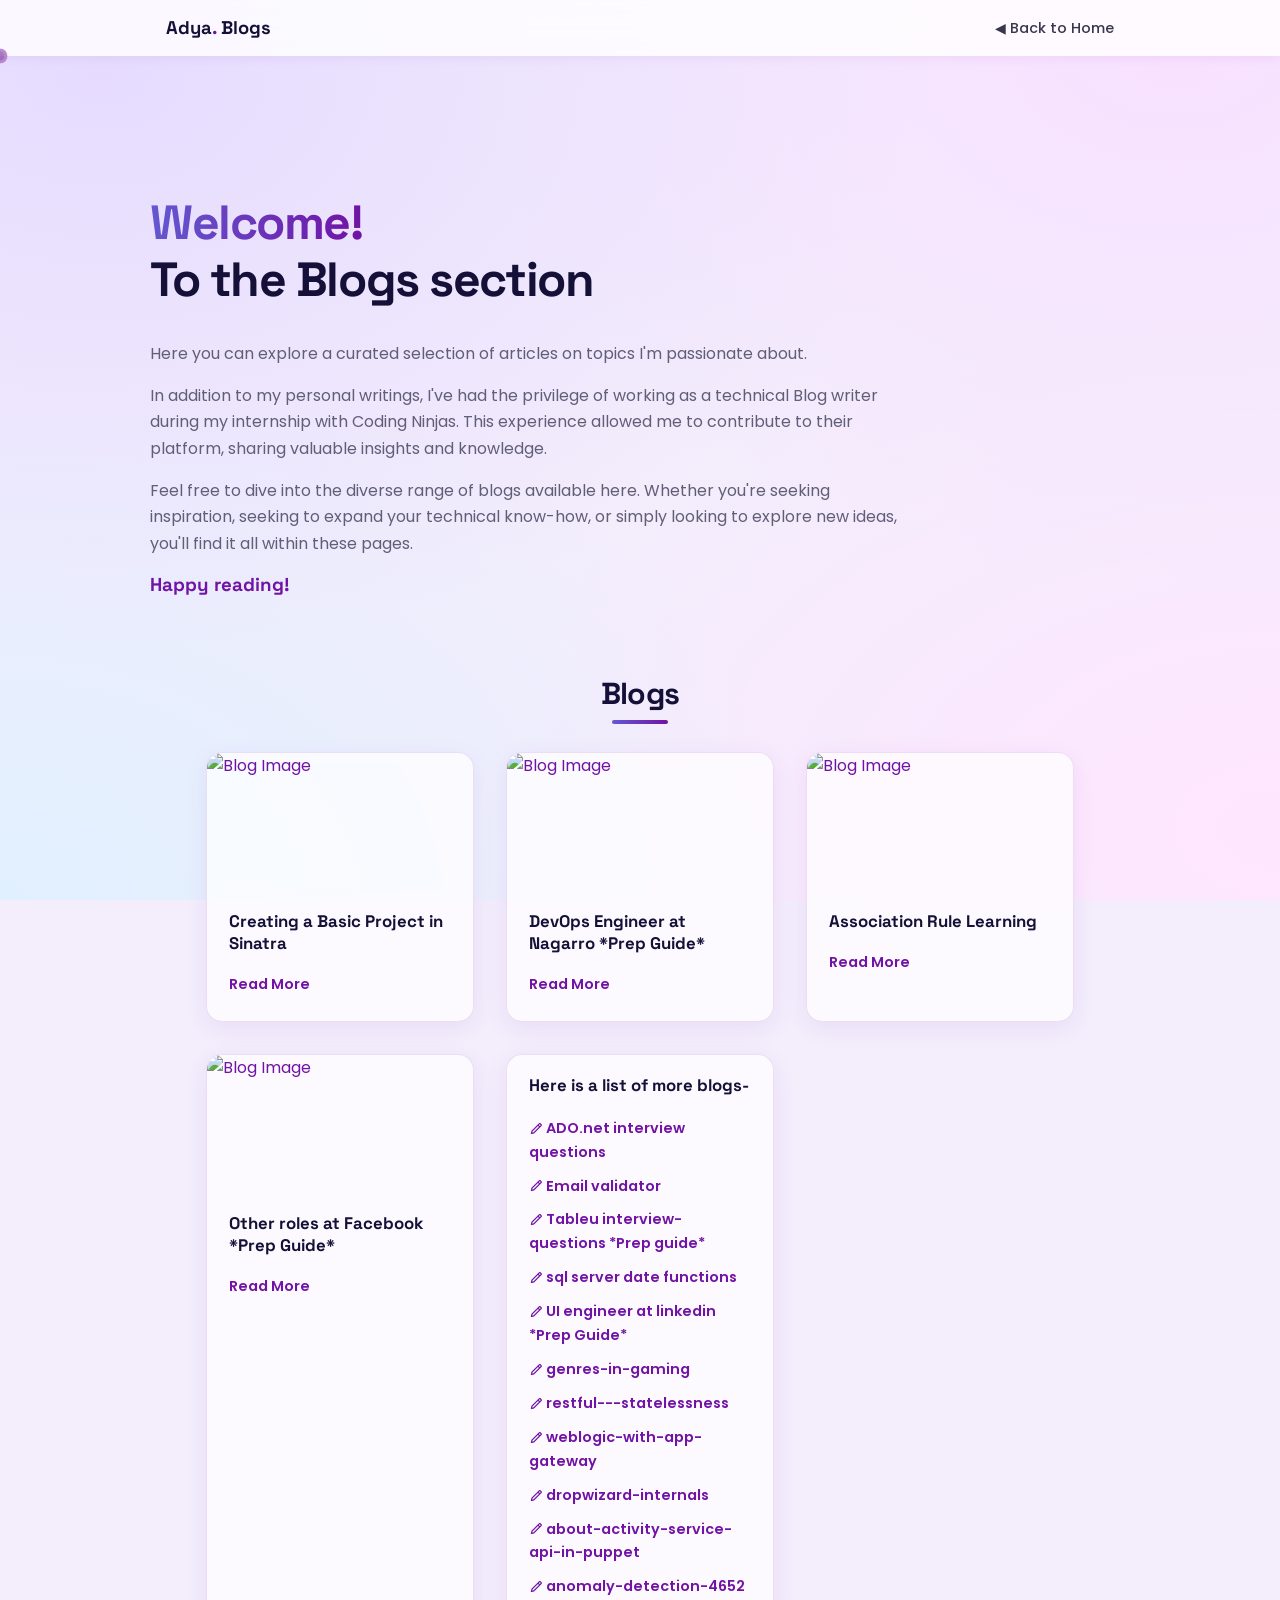
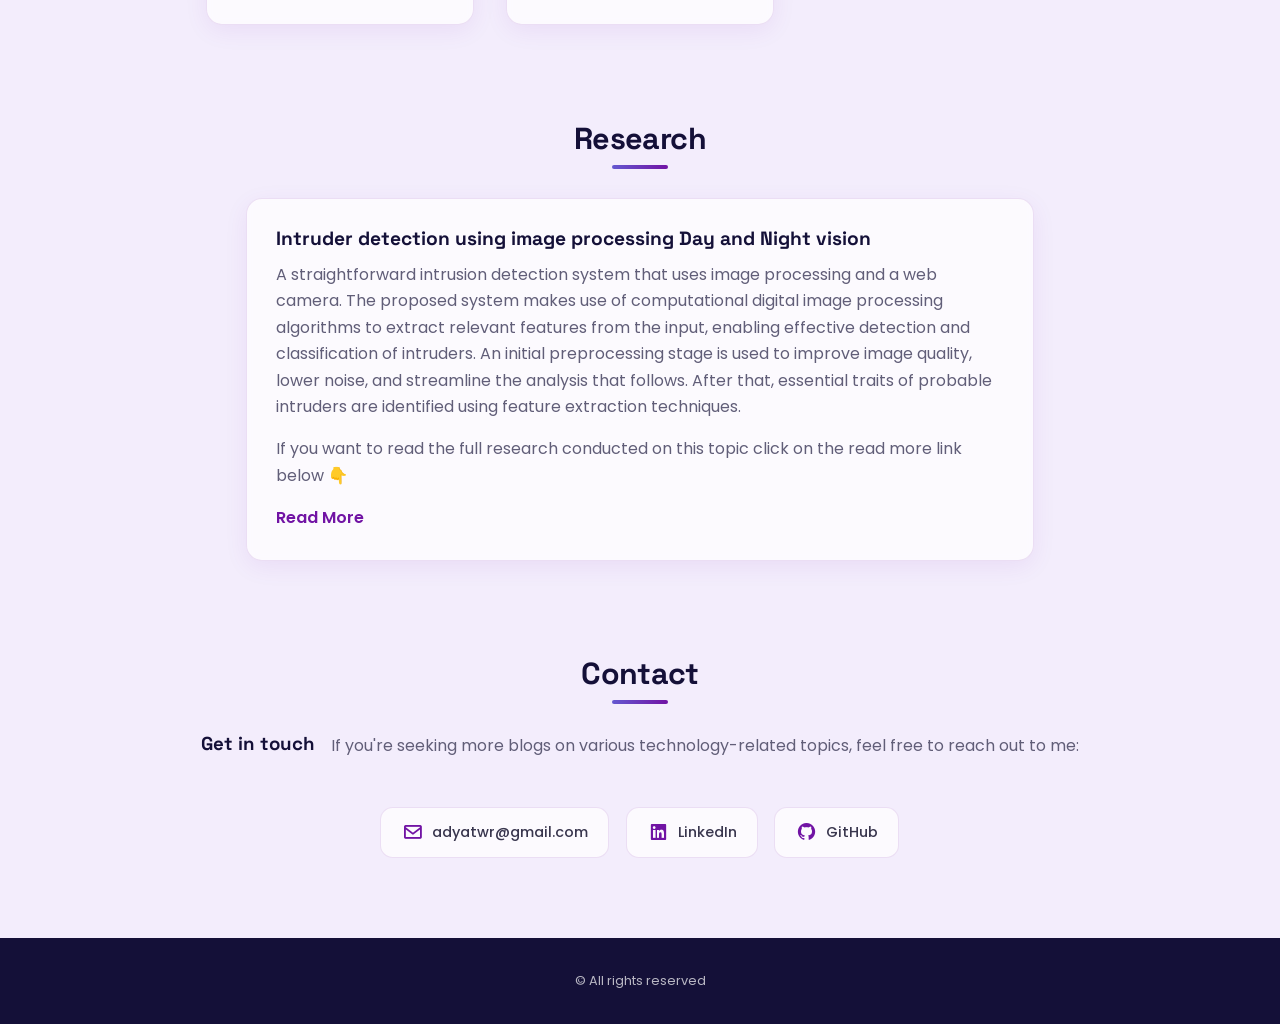
==== blog.html @ 65101e6e "updated" ====
<!DOCTYPE html>
<html lang="en">

<head>
    <link rel="icon" type="image/png" href="assets/img/tab2.png">

    <meta charset="UTF-8">
    <meta name="viewport" content="width=device-width, initial-scale=1.0">
    <link rel="stylesheet" href="assets/css/blog.css">

    <!-- =====BOX ICONS===== -->
    <link href='https://cdn.jsdelivr.net/npm/boxicons@2.0.5/css/boxicons.min.css' rel='stylesheet'>

    <title>Adya's Blogs</title>
</head>

<body>
    <div class="cursor"></div>
    <div class="cursor-shadow"></div>

    <!--===== HEADER =====-->
    <header class="l-header">
        <nav class="nav bd-grid">
            <a href="index.html" class="nav__logo">Adya<span>.</span> Blogs</a>

            <div class="nav__menu" id="nav-menu">
                <ul class="nav__list">
                    <li class="nav__item"><a href="index.html" class="nav__link">&#9664; Back to Home</a></li>
                </ul>
            </div>


            <div class="nav__toggle" id="nav-toggle">
                <i class='bx bx-menu'></i>
            </div>
        </nav>
    </header>

    <!--===== welcome =====-->
    <section class="home bd-grid" id="home">
        <div class="home__data">
            <h1 class="home__title"><br><span class="home__title-color">Welcome!</span><br>To the Blogs section</h1>
            <p>Here you can explore a curated selection of articles on topics I'm passionate about.</p>
            <p>In addition to my personal writings, I've had the privilege of working as a technical Blog writer during
                my internship with Coding Ninjas. This experience allowed me to contribute to their platform, sharing
                valuable insights and knowledge.</p>
            <p>Feel free to dive into the diverse range of blogs available here. Whether you're seeking inspiration,
                seeking to expand your technical know-how, or simply looking to explore new ideas, you'll find it all
                within these pages.</p>
            <h3>Happy reading!</h3>
        </div>
    </section>

    <!--===== Blog Section =====-->
    <section class="blogs section" id="blogs">
        <h2 class="section-title">Blogs</h2>

        <div class="blogs__container bd-grid">
            <div class="blog">
                <a href="https://www.codingninjas.com/studio/library/creating-a-basic-project-in-sinatra">
                    <div class="blog__img-container">
                        <img src="assets/img/blog.png" alt="Blog Image" class="blog__img">
                    </div>
                    <div class="blog__content">
                        <h3 class="blog__title">Creating a Basic Project in Sinatra</h3>
                        <a href="https://www.codingninjas.com/studio/library/creating-a-basic-project-in-sinatra"
   class="blog__link" style="color: #7113a4;">Read More</a>

                    </div>
                </a>
            </div>


            <div class="blog">
                <a href="https://www.codingninjas.com/studio/library/devops-engineer-at-nagarro">
                    <div class="blog__img-container">
                        <img src="assets/img/blog2.png" alt="Blog Image" class="blog__img">
                    </div>
                    <div class="blog__content">
                        <h3 class="blog__title">DevOps Engineer at Nagarro *Prep Guide*
                        </h3>
                        <a href="https://www.codingninjas.com/studio/library/devops-engineer-at-nagarro"
                            class="blog__link" style="color: #7113a4;">Read More</a>
                    </div>
                </a>
            </div>

            <div class="blog">
                <a href="https://www.codingninjas.com/studio/library/association-rule-learning">
                    <div class="blog__img-container">
                        <img src="assets/img/blog3.png" alt="Blog Image" class="blog__img">
                    </div>
                    <div class="blog__content">
                        <h3 class="blog__title">Association Rule Learning
                        </h3>
                        <a href="https://www.codingninjas.com/studio/library/association-rule-learning"
                            class="blog__link"  style="color: #7113a4;">Read More</a>
                    </div>
                </a>
            </div>

            <div class="blog">
                <a href="https://www.codingninjas.com/studio/library/other-roles-at-facebook">
                    <div class="blog__img-container">
                        <img src="assets/img/blog4.png" alt="Blog Image" class="blog__img">
                    </div>
                    <div class="blog__content">
                        <h3 class="blog__title">Other roles at Facebook *Prep Guide*
                        </h3>
                        <a href="https://www.codingninjas.com/studio/library/other-roles-at-facebook"
                            class="blog__link"  style="color: #7113a4;">Read More</a>
                    </div>
                </a>
            </div>

            <div class="blog">
                <div class="blog__content">
                    <h3 class="list__title">Here is a list of more blogs-</h3>
                    <a href="https://www.codingninjas.com/studio/library/ado-net-interview-questions"
                        class="blog__link">
                        <i class="bx bx-pencil"></i> ADO.net interview questions</a>
                    <a href="https://www.codingninjas.com/studio/library/email-validator" class="blog__link">
                        <i class="bx bx-pencil"></i> Email validator</a>
                    <a href="https://www.codingninjas.com/studio/library/tableau-interview-questions"
                        class="blog__link">
                        <i class="bx bx-pencil"></i> Tableu interview-questions *Prep guide*</a>
                    <a href="https://www.codingninjas.com/studio/library/sql-server-date-functions" class="blog__link">
                        <i class="bx bx-pencil"></i> sql server date functions</a>
                    <a href="https://www.codingninjas.com/studio/library/ui-engineer-at-linkedin" class="blog__link">
                        <i class="bx bx-pencil"></i> UI engineer at linkedin *Prep Guide*</a>
                    <a href="https://www.codingninjas.com/studio/library/genres-in-gaming" class="blog__link">
                        <i class="bx bx-pencil"></i> genres-in-gaming</a>
                    <a href="https://www.codingninjas.com/studio/library/restful---statelessness" class="blog__link">
                        <i class="bx bx-pencil"></i> restful---statelessness</a>
                    <a href="https://www.codingninjas.com/studio/library/weblogic-with-app-gateway" class="blog__link">
                        <i class="bx bx-pencil"></i> weblogic-with-app-gateway</a>
                    <a href="https://www.codingninjas.com/studio/library/dropwizard-internals" class="blog__link">
                        <i class="bx bx-pencil"></i> dropwizard-internals</a>
                    <a href="https://www.codingninjas.com/studio/library/about-activity-service-api-in-puppet"
                        class="blog__link">
                        <i class="bx bx-pencil"></i> about-activity-service-api-in-puppet</a>
                    <a href="https://www.codingninjas.com/studio/library/anomaly-detection-4652" class="blog__link">
                        <i class="bx bx-pencil"></i> anomaly-detection-4652</a>
                </div>
            </div>
        </div>
    </section>

    <!--===== research Section =====-->
    <section class="research section" id="research">
        <h2 class="section-title">Research</h2>
        <div class="research__container bd-grid">
            <div class="research__blog">
                    <div class="research__content">
                        <h3 class="research__title">Intruder detection using image processing Day and Night vision</h3>
                        <p>A straightforward intrusion detection system that uses image processing and a web camera. The proposed system makes use of computational digital image processing algorithms to extract relevant features from the input, enabling effective detection and classification of intruders. An initial preprocessing stage is used to improve image quality, lower noise, and streamline the analysis that follows. After that, essential traits of probable intruders are identified using feature extraction techniques.
                        </p>
                        <!-- <p>The proposed intruder detection system also tries to incorporate real-time monitoring and alerting mechanisms. Immediate Notification is sent to the appropriate parties, such as security staff or property owners, as soon as an intrusion is discovered, enabling rapid response and mitigation. For increased efficiency and coverage, the system can be connected with already installed security equipment, such as alarms and surveillance cameras.
                        </p> -->
                        <p>If you want to read the full research conducted on this topic click on the read more link below 👇</p>
                        <a href="https://medium.com/@adyatwr/intruder-detection-using-image-processing-research-acaca6b0cc97"
                            class="research__link"  style="color: #7113a4;">Read More</a>
                    </div>
            </div>
        </div>
    </section>
    

    <!--===== CONTACT =====-->
    <section class="contact section" id="contact">
        <h2 class="section-title">Contact</h2>

        <div class="contact__container bd-grid">
            <div class="contact__info">
                <h3 class="contact__subtitle">Get in touch</h3>
                <p class="contact__text">If you're seeking more blogs on various technology-related topics, feel free to
                    reach out to me:</p>

                <div class="contact__info">
                    <div class="contact__data">
                        <a href="mailto:yourname@example.com" class="contact__link">
                            <i class="bx bx-envelope contact__icon"></i>
                            adyatwr@gmail.com
                        </a>
                    </div>
                    <div class="contact__data">
                        <a href="https://www.linkedin.com/in/adya-tiwari-71a06b21b/" class="contact__link">
                            <i class="bx bxl-linkedin-square contact__icon"></i>
                            LinkedIn
                        </a>
                    </div>
                    <div class="contact__data">
                        <a href="https://github.com/adya14" class="contact__link">
                            <i class="bx bxl-github contact__icon"></i>
                            GitHub
                        </a>
                    </div>
                </div>
            </div>
        </div>
    </section>

    <!--===== FOOTER =====-->
    <footer class="footer">
        <p class="footer__copy">&#169; All rights reserved</p>
    </footer>

    <!--===== MAIN JS =====-->
    <script src="assets/js/main.js"></script>
    <style>
    </style>
</body>

</html>
---- assets/css/blog.css ----
@import url("https://fonts.googleapis.com/css2?family=Poppins:wght@300;400;500;600;700&family=Space+Grotesk:wght@400;500;600;700&display=swap");

/*===== VARIABLES =====*/
:root {
  --header-height: 3.5rem;
  --font-semi: 600;

  --hue-color: 246;
  --first-color: hsl(var(--hue-color), 56%, 58%);
  --first-color-light: hsl(var(--hue-color), 70%, 96%);
  --second-color: hsl(var(--hue-color), 56%, 14%);
  --accent-color: #7113a4;
  --text-color: hsl(var(--hue-color), 18%, 26%);
  --text-soft: hsl(var(--hue-color), 12%, 42%);
  --card-bg: rgba(255, 255, 255, 0.72);
  --card-border: rgba(113, 19, 164, 0.12);

  --body-font: 'Poppins', sans-serif;
  --title-font: 'Space Grotesk', 'Poppins', sans-serif;

  --big-font-size: 2.25rem;
  --h2-font-size: 1.35rem;
  --normal-font-size: .95rem;
  --smaller-font-size: .75rem;

  --mb-2: 1rem;
  --mb-4: 2rem;
  --mb-5: 2.5rem;
  --mb-6: 3rem;

  --z-fixed: 100;
}

@media screen and (min-width: 968px) {
  :root {
    --big-font-size: 3rem;
    --h2-font-size: 1.9rem;
    --normal-font-size: 1rem;
    --smaller-font-size: .8rem;
  }
}

/*===== BASE =====*/
*, ::before, ::after { box-sizing: border-box; }
html { scroll-behavior: smooth; }

body {
  margin: var(--header-height) 0 0 0;
  font-family: var(--body-font);
  font-size: var(--normal-font-size);
  color: var(--text-color);
  line-height: 1.65;
  background-color: rgb(243, 237, 252);
  background-image:
    radial-gradient(at 8% 8%, hsla(258, 100%, 93%, 1) 0px, transparent 50%),
    radial-gradient(at 92% 4%, hsla(286, 100%, 94%, 1) 0px, transparent 45%),
    radial-gradient(at 0% 100%, hsla(210, 100%, 94%, 1) 0px, transparent 45%),
    radial-gradient(at 100% 92%, hsla(300, 100%, 95%, 1) 0px, transparent 45%);
  background-attachment: fixed;
}

h1, h2, h3, h4, p, ul { margin: 0; }
h1, h2, h3, h4 { font-family: var(--title-font); color: var(--second-color); line-height: 1.2; }
ul { padding: 0; list-style: none; }
img { max-width: 100%; height: auto; display: block; }

a { color: var(--accent-color); text-decoration: none; transition: color .2s ease; }
a:hover { color: var(--first-color); }

/*===== REUSABLE =====*/
.section { padding: 4rem 0 2rem; }

.section-title {
  position: relative;
  font-size: var(--h2-font-size);
  color: var(--second-color);
  margin-bottom: var(--mb-5);
  text-align: center;
  letter-spacing: -.02em;
}
.section-title::after {
  position: absolute;
  content: '';
  width: 56px;
  height: .22rem;
  border-radius: 4px;
  left: 0; right: 0;
  margin: auto;
  bottom: -.7rem;
  background: linear-gradient(90deg, var(--first-color), var(--accent-color));
}

.bd-grid {
  max-width: 980px;
  width: 100%;
  margin-left: auto;
  margin-right: auto;
  padding-left: var(--mb-2);
  padding-right: var(--mb-2);
}

/*===== HEADER / NAV (FIXED) =====*/
.l-header {
  width: 100%;
  position: fixed;
  top: 0; left: 0;
  z-index: var(--z-fixed);
  background-color: rgba(255, 255, 255, 0.82);
  backdrop-filter: blur(12px);
  -webkit-backdrop-filter: blur(12px);
  box-shadow: 0 1px 12px rgba(113, 19, 164, 0.08);
}

.nav {
  height: var(--header-height);
  display: flex;
  justify-content: space-between;
  align-items: center;
  font-weight: var(--font-semi);
  max-width: 980px;
  margin: 0 auto;
  padding: 0 var(--mb-2);
}

.nav__logo {
  color: var(--second-color);
  font-family: var(--title-font);
  font-weight: 700;
  font-size: 1.15rem;
}
.nav__logo span { color: var(--accent-color); }

.nav__list { display: flex; }

.nav__link {
  position: relative;
  color: var(--text-color);
  font-size: .9rem;
  font-weight: 500;
}
.nav__link:hover { color: var(--accent-color); }

.nav__toggle { color: var(--second-color); font-size: 1.5rem; cursor: pointer; }

@media screen and (max-width: 767px) {
  .nav__menu {
    position: fixed;
    top: var(--header-height);
    right: -100%;
    width: 72%;
    height: 100%;
    padding: 2.5rem 1.75rem;
    background-color: var(--second-color);
    transition: .4s;
  }
  .nav__link { color: #fff; font-size: 1rem; }
}
@media screen and (min-width: 768px) {
  .nav__toggle { display: none; }
}
.show { right: 0 !important; }

/*===== HOME / WELCOME =====*/
.home { padding: 5rem 0 1rem; }
.home__data { max-width: 760px; }
.home__title {
  font-size: var(--big-font-size);
  letter-spacing: -.03em;
  margin-bottom: var(--mb-4);
}
.home__title-color {
  background: linear-gradient(90deg, var(--first-color), var(--accent-color));
  -webkit-background-clip: text;
  background-clip: text;
  -webkit-text-fill-color: transparent;
}
.home__data p { color: var(--text-soft); margin-bottom: var(--mb-2); }
.home__data h3 { margin-top: var(--mb-2); color: var(--accent-color); }

/*===== BLOGS =====*/
.blogs__container {
  display: grid;
  grid-template-columns: repeat(auto-fit, minmax(260px, 1fr));
  gap: 2rem;
  max-width: 900px;
  margin: 0 auto;
}

.blog {
  background: var(--card-bg);
  backdrop-filter: blur(6px);
  -webkit-backdrop-filter: blur(6px);
  border: 1px solid var(--card-border);
  border-radius: 1rem;
  box-shadow: 0 6px 24px rgba(113, 19, 164, 0.07);
  overflow: hidden;
  transition: transform .3s, box-shadow .3s;
}
.blog:hover { transform: translateY(-4px); box-shadow: 0 16px 36px rgba(113, 19, 164, 0.14); }

.blog__img-container {
  position: relative;
  width: 100%;
  height: 0;
  padding-bottom: 52%;
  overflow: hidden;
}
.blog__img {
  position: absolute;
  top: 0; left: 0;
  width: 100%; height: 100%;
  object-fit: cover;
  transition: 1s;
}
.blog__img-container:hover .blog__img { transform: scale(1.08); }

.blog__content { padding: 1.25rem 1.4rem 1.5rem; }
.blog__title { font-size: 1.05rem; margin-bottom: .5rem; line-height: 1.3; }
.blog__link {
  display: inline-block;
  margin-top: .6rem;
  font-weight: 600;
  font-size: .9rem;
  color: var(--accent-color) !important;
  transition: transform .3s;
}
.blog__link:hover { transform: translateX(4px); }
.list__title { font-size: 1.05rem; margin-bottom: .75rem; }
.bx-pencil { vertical-align: middle; color: var(--accent-color); }

/*===== RESEARCH =====*/
.research__container {
  display: grid;
  max-width: 820px;
  margin: 0 auto;
}
.research__blog {
  background: var(--card-bg);
  backdrop-filter: blur(6px);
  -webkit-backdrop-filter: blur(6px);
  border: 1px solid var(--card-border);
  border-radius: 1rem;
  box-shadow: 0 6px 24px rgba(113, 19, 164, 0.07);
  padding: 1.75rem 1.8rem;
}
.research__content { display: flex; flex-direction: column; align-items: flex-start; }
.research__title { font-size: 1.2rem; margin-bottom: .75rem; }
.research__content p { color: var(--text-soft); margin-bottom: var(--mb-2); }
.research__link {
  display: inline-block;
  font-weight: 600;
  color: var(--accent-color) !important;
  transition: transform .3s;
}
.research__link:hover { transform: translateX(4px); }

/*===== CONTACT =====*/
.contact__container { text-align: center; }
.contact__subtitle { color: var(--second-color); margin-bottom: .5rem; }
.contact__text { color: var(--text-soft); margin-bottom: var(--mb-4); }
.contact__info {
  display: flex;
  flex-wrap: wrap;
  justify-content: center;
  gap: 1rem;
  margin-bottom: 0;
}
.contact__data { margin: 0; }
.contact__link {
  display: flex;
  align-items: center;
  gap: .55rem;
  padding: .8rem 1.3rem;
  background: var(--card-bg);
  border: 1px solid var(--card-border);
  border-radius: .8rem;
  color: var(--text-color) !important;
  font-weight: 500;
  font-size: .9rem;
  transition: transform .25s, box-shadow .25s, color .25s;
}
.contact__link:hover { color: var(--accent-color) !important; transform: translateY(-3px); box-shadow: 0 12px 26px rgba(113,19,164,.14); }
.contact__icon { font-size: 1.3rem; color: var(--accent-color); }

/*===== FOOTER =====*/
.footer {
  background: var(--second-color);
  color: #fff;
  text-align: center;
  padding: 2rem 0;
  margin-top: 3rem;
}
.footer__copy { font-size: var(--smaller-font-size); color: rgba(255,255,255,.7); }

/*===== SCROLL REVEAL =====*/
.js .reveal {
  opacity: 0;
  transform: translateY(28px);
  transition: opacity .8s cubic-bezier(0.5, 0, 0, 1),
              transform .8s cubic-bezier(0.5, 0, 0, 1);
  will-change: opacity, transform;
}
.js .reveal.is-visible {
  opacity: 1;
  transform: none;
}
@media (prefers-reduced-motion: reduce) {
  .js .reveal { opacity: 1 !important; transform: none !important; transition: none; }
}

/*===== CUSTOM CURSOR =====*/
@media (pointer: fine) {
  body { cursor: none; }
  a, button, .nav__toggle { cursor: none; }
  .cursor {
    position: fixed;
    width: 15px;
    height: 15px;
    border-radius: 50%;
    background-color: #773a94a7;
    border: 3px solid #c88ee3a7;
    pointer-events: none;
    z-index: 9999;
    transform: translate(-50%, -50%);
    transition: transform 0.25s ease-in-out;
  }
}
@media (pointer: coarse) {
  .cursor, .cursor-shadow { display: none; }
}
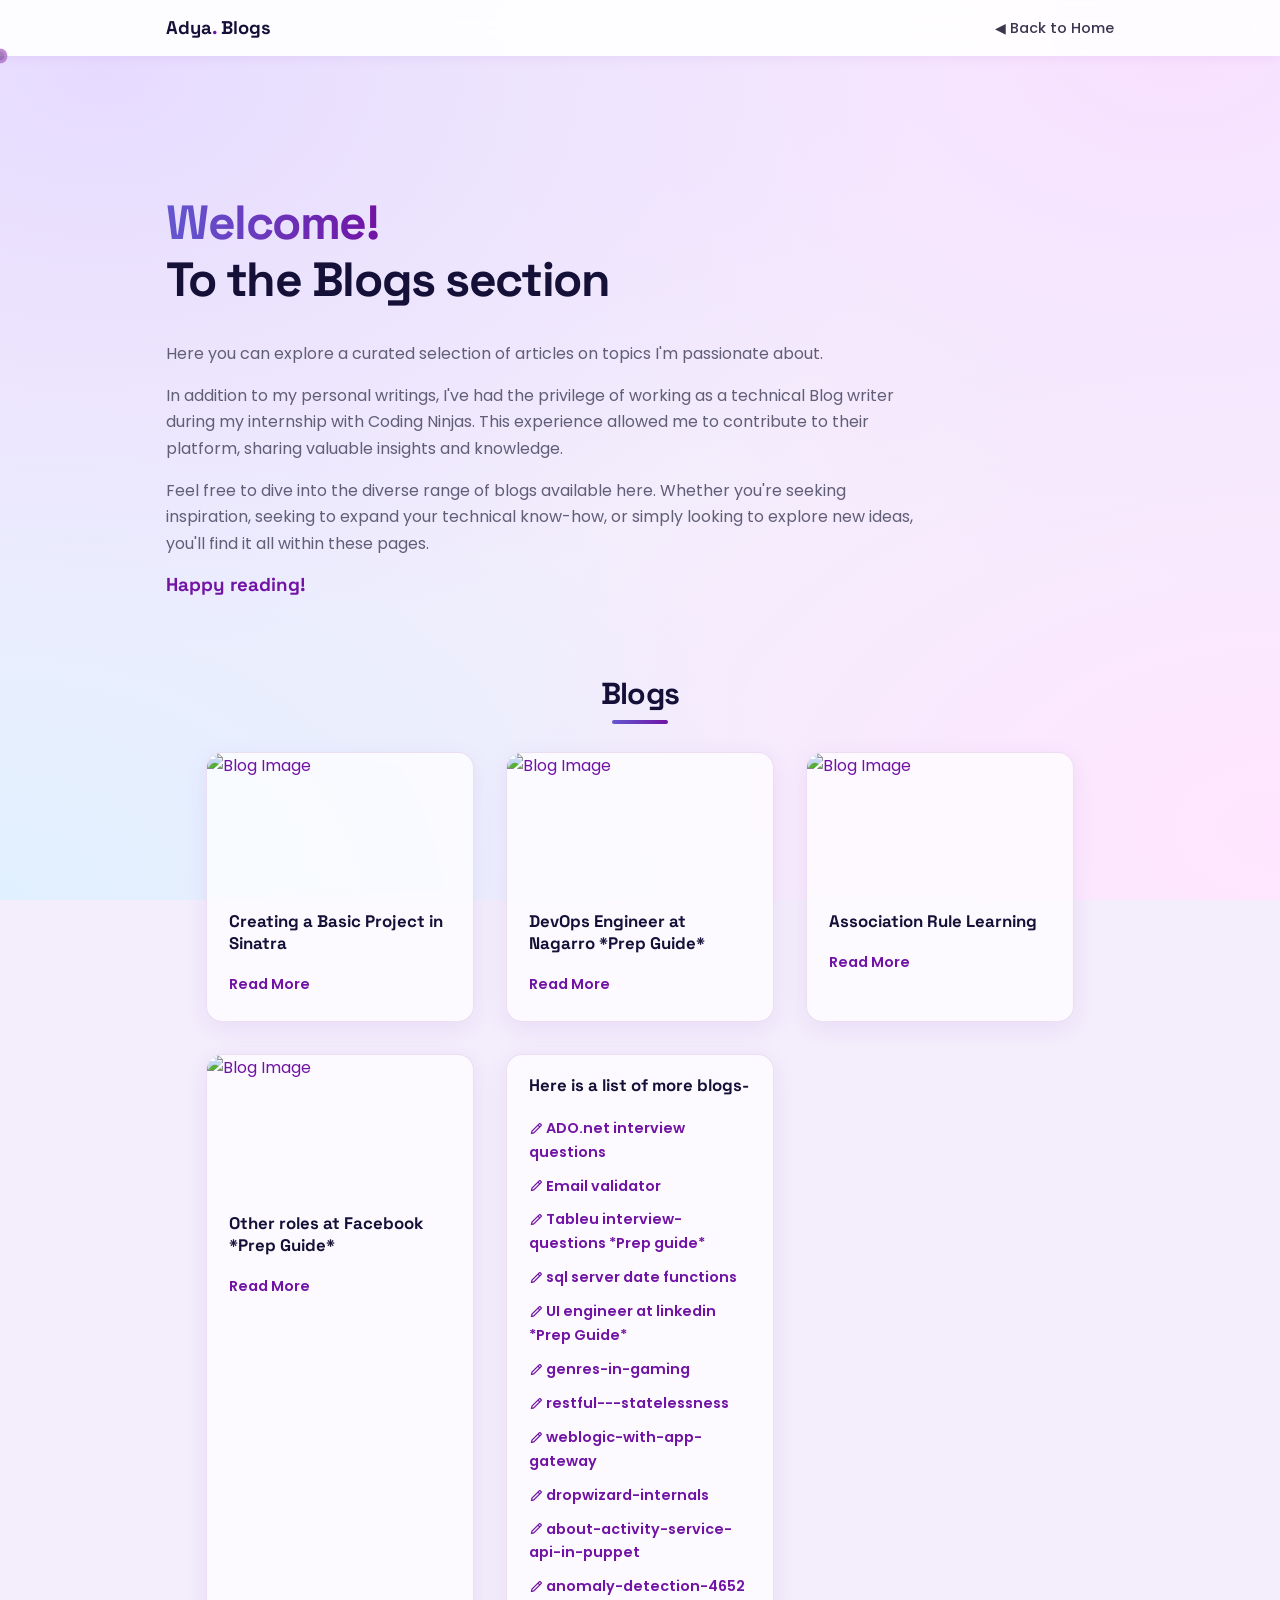
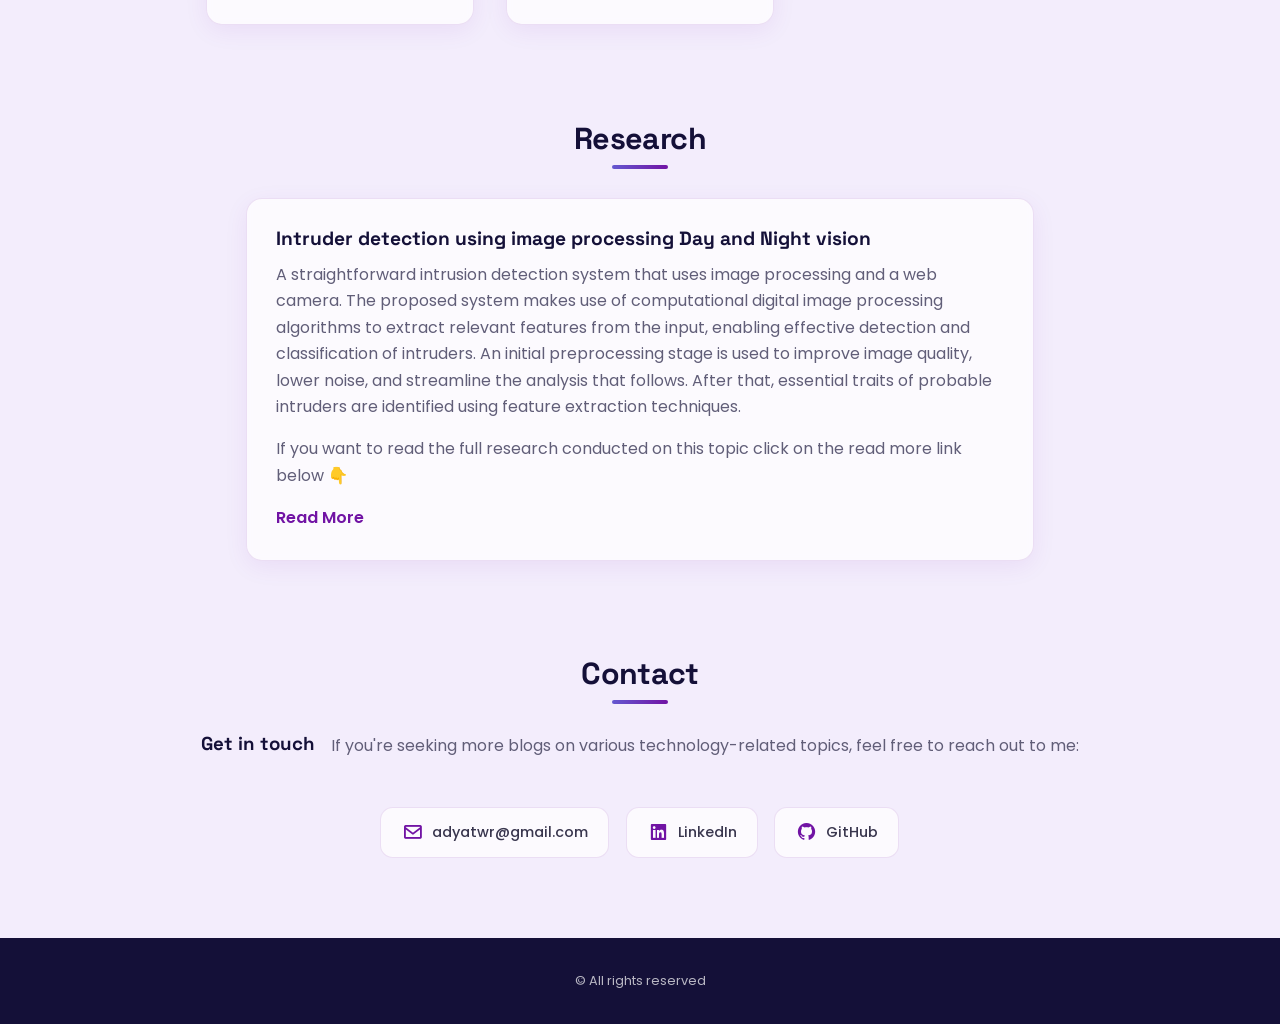
==== commit 864d0a07: "responsive site with padding" ====
--- a/blog.html
+++ b/blog.html
@@ -6,7 +6,7 @@
 
     <meta charset="UTF-8">
     <meta name="viewport" content="width=device-width, initial-scale=1.0">
-    <link rel="stylesheet" href="assets/css/blog.css">
+    <link rel="stylesheet" href="assets/css/blog.css?v=3">
 
     <!-- =====BOX ICONS===== -->
     <link href='https://cdn.jsdelivr.net/npm/boxicons@2.0.5/css/boxicons.min.css' rel='stylesheet'>
@@ -206,7 +206,7 @@
     </footer>
 
     <!--===== MAIN JS =====-->
-    <script src="assets/js/main.js"></script>
+    <script src="assets/js/main.js?v=3"></script>
     <style>
     </style>
 </body>
--- a/assets/css/blog.css
+++ b/assets/css/blog.css
@@ -68,7 +68,7 @@
 a:hover { color: var(--first-color); }
 
 /*===== REUSABLE =====*/
-.section { padding: 4rem 0 2rem; }
+.section { padding: 4rem var(--mb-2) 2rem; }
 
 .section-title {
   position: relative;
@@ -105,7 +105,8 @@
   position: fixed;
   top: 0; left: 0;
   z-index: var(--z-fixed);
-  background-color: rgba(255, 255, 255, 0.82);
+  background-color: #ffffff;                 /* solid fallback */
+  background-color: rgba(255, 255, 255, 0.9);
   backdrop-filter: blur(12px);
   -webkit-backdrop-filter: blur(12px);
   box-shadow: 0 1px 12px rgba(113, 19, 164, 0.08);
@@ -143,25 +144,57 @@
 .nav__toggle { color: var(--second-color); font-size: 1.5rem; cursor: pointer; }
 
 @media screen and (max-width: 767px) {
+  .l-header { background-color: #ffffff; }
   .nav__menu {
     position: fixed;
     top: var(--header-height);
     right: -100%;
-    width: 72%;
-    height: 100%;
+    width: 78%;
+    max-width: 320px;
+    height: calc(100vh - var(--header-height));
     padding: 2.5rem 1.75rem;
     background-color: var(--second-color);
-    transition: .4s;
+    transition: right .35s ease;
+    box-shadow: -8px 0 28px rgba(0, 0, 0, 0.35);
+    overflow-y: auto;
   }
-  .nav__link { color: #fff; font-size: 1rem; }
+  .nav__list { flex-direction: column; }
+  .nav__item { margin-bottom: var(--mb-4); }
+  .nav__link { display: block; color: #fff; font-size: 1.05rem; padding: .35rem 0; }
+  .nav__link:hover { color: #fff; }
+
+  .nav__overlay {
+    position: fixed;
+    inset: 0;
+    background: rgba(20, 12, 35, 0.45);
+    opacity: 0;
+    visibility: hidden;
+    transition: opacity .35s ease;
+    z-index: calc(var(--z-fixed) - 1);
+  }
+  .nav__overlay.show { opacity: 1; visibility: visible; }
 }
 @media screen and (min-width: 768px) {
   .nav__toggle { display: none; }
+  .nav__overlay { display: none; }
 }
 .show { right: 0 !important; }
 
+/* Offset anchored sections so the fixed header never covers their tops */
+section[id] { scroll-margin-top: calc(var(--header-height) + 1rem); }
+
+/* Mobile type/spacing tweaks */
+@media screen and (max-width: 480px) {
+  :root { --big-font-size: 1.85rem; }
+  .section { padding: 3rem 1.4rem 1.5rem; }
+  .home { padding: 3.5rem 1.4rem 1rem; }
+  .blogs__container { gap: 1.5rem; }
+  .contact__info { flex-direction: column; }
+  .contact__link { width: 100%; justify-content: center; }
+}
+
 /*===== HOME / WELCOME =====*/
-.home { padding: 5rem 0 1rem; }
+.home { padding: 5rem var(--mb-2) 1rem; }
 .home__data { max-width: 760px; }
 .home__title {
   font-size: var(--big-font-size);
